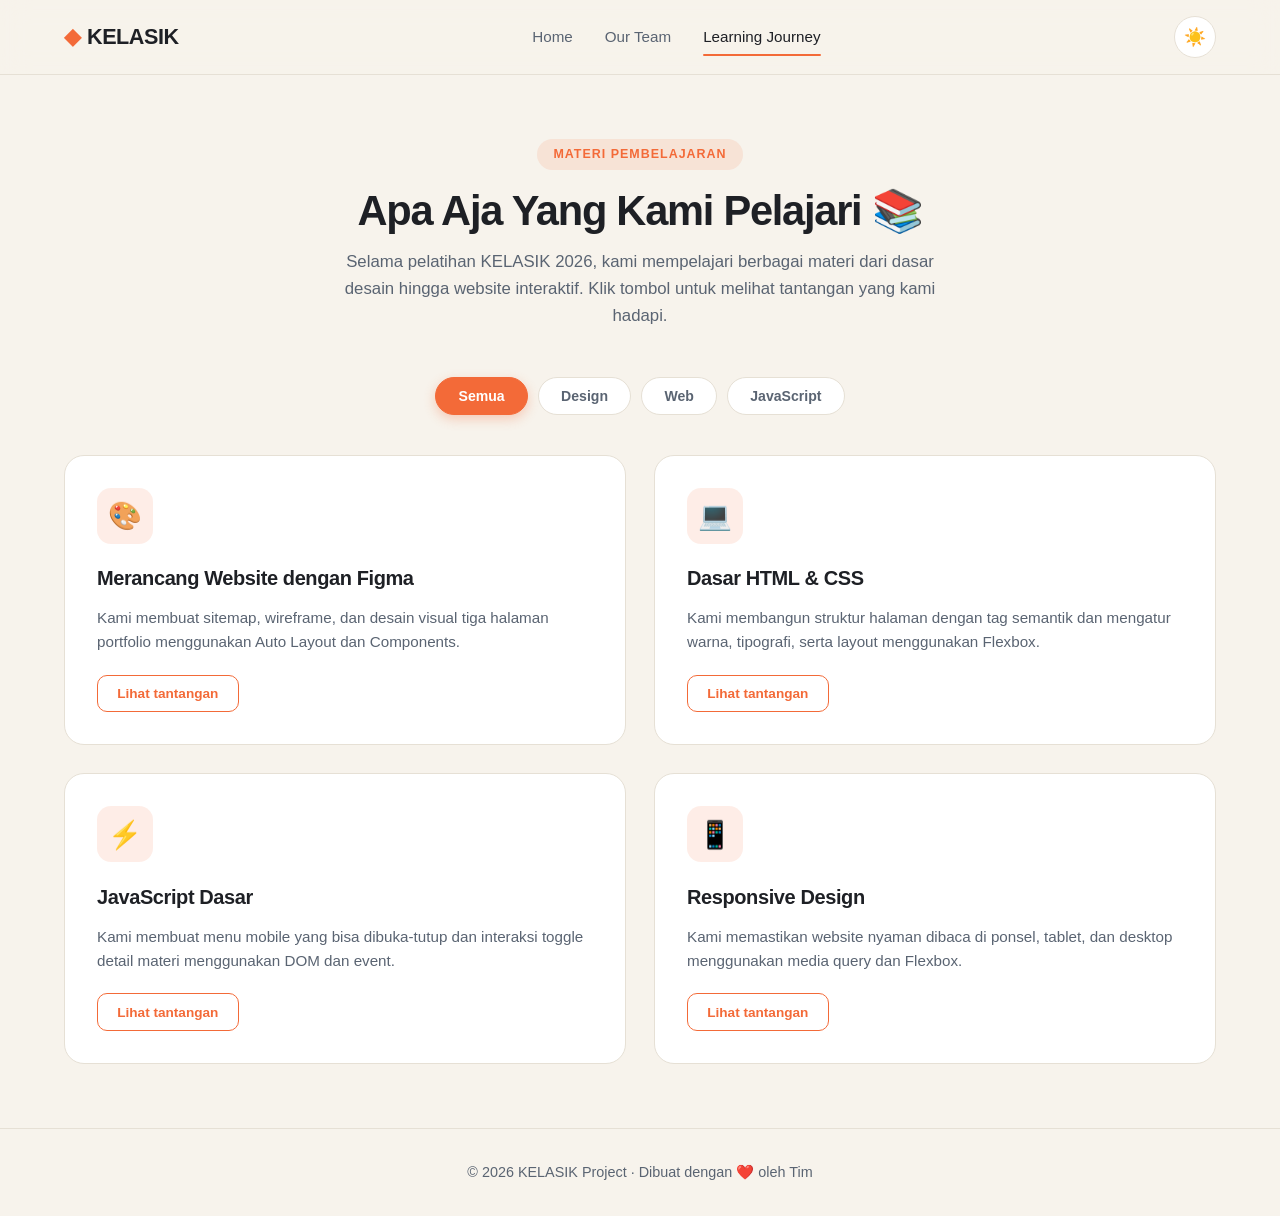
==== learning.html @ 68cfe74d "Add files via upload" ====
<!DOCTYPE html>
<html lang="id" data-theme="light">
<head>
  <meta charset="UTF-8" />
  <meta name="viewport" content="width=device-width, initial-scale=1.0" />
  <title>Learning Journey | Kelasik Project</title>
  <link rel="stylesheet" href="css/style.css" />
  <link rel="stylesheet" href="css/learning.css" />
</head>
<body>

  <!-- ===================== NAVBAR ===================== -->
  <header class="site-header">
    <nav class="navbar" aria-label="Navigasi utama">
      <a class="brand" href="index.html">
        <span class="brand-dot">◆</span> KELASIK
      </a>

      <button class="menu-toggle" type="button" aria-expanded="false" aria-controls="navLinks">
        Menu
      </button>

      <div class="nav-links" id="navLinks">
        <a href="index.html">Home</a>
        <a href="team.html">Our Team</a>
        <a href="learning.html" class="active">Learning Journey</a>
      </div>

      <button id="themeToggle" class="theme-btn" aria-label="Ganti tema">
        <span class="icon-sun">☀️</span>
        <span class="icon-moon">🌙</span>
      </button>
    </nav>
  </header>

  <!-- ===================== LEARNING SECTION ===================== -->
  <main class="page-content">
    <div class="section-header">
      <span class="section-tag">Materi Pembelajaran</span>
      <h1>Apa Aja Yang Kami Pelajari 📚</h1>
      <p>
        Selama pelatihan KELASIK 2026, kami mempelajari berbagai materi dari
        dasar desain hingga website interaktif. Klik tombol untuk melihat
        tantangan yang kami hadapi.
      </p>
    </div>

    <!-- FILTER TABS -->
    <div class="filter-tabs">
      <button class="filter-btn active" data-filter="all">Semua</button>
      <button class="filter-btn" data-filter="design">Design</button>
      <button class="filter-btn" data-filter="web">Web</button>
      <button class="filter-btn" data-filter="js">JavaScript</button>
    </div>

    <!-- MODULE GRID -->
    <div class="module-grid">

      <!-- MODUL 1: FIGMA -->
      <article class="learning-card" data-category="design">
        <div class="learning-icon">🎨</div>
        <h2>Merancang Website dengan Figma</h2>
        <p>
          Kami membuat sitemap, wireframe, dan desain visual tiga halaman
          portfolio menggunakan Auto Layout dan Components.
        </p>

        <button
          class="detail-toggle"
          type="button"
          aria-expanded="false"
          aria-controls="figmaDetail"
        >
          Lihat tantangan
        </button>

        <div class="learning-detail" id="figmaDetail" hidden>
          <p><strong>Tantangan:</strong> Menyamakan spacing tiap halaman.</p>
          <p><strong>Solusi:</strong> Memakai Auto Layout dan komponen.</p>
        </div>
      </article>

      <!-- MODUL 2: HTML CSS -->
      <article class="learning-card" data-category="web">
        <div class="learning-icon">💻</div>
        <h2>Dasar HTML & CSS</h2>
        <p>
          Kami membangun struktur halaman dengan tag semantik dan mengatur
          warna, tipografi, serta layout menggunakan Flexbox.
        </p>

        <button
          class="detail-toggle"
          type="button"
          aria-expanded="false"
          aria-controls="htmlcssDetail"
        >
          Lihat tantangan
        </button>

        <div class="learning-detail" id="htmlcssDetail" hidden>
          <p><strong>Tantangan:</strong> CSS tidak terbaca saat pertama kali.</p>
          <p><strong>Solusi:</strong> Memeriksa path file dan selector class.</p>
        </div>
      </article>

      <!-- MODUL 3: JAVASCRIPT -->
      <article class="learning-card" data-category="js">
        <div class="learning-icon">⚡</div>
        <h2>JavaScript Dasar</h2>
        <p>
          Kami membuat menu mobile yang bisa dibuka-tutup dan interaksi
          toggle detail materi menggunakan DOM dan event.
        </p>

        <button
          class="detail-toggle"
          type="button"
          aria-expanded="false"
          aria-controls="jsDetail"
        >
          Lihat tantangan
        </button>

        <div class="learning-detail" id="jsDetail" hidden>
          <p><strong>Tantangan:</strong> Menu tidak tertutup saat diklik lagi.</p>
          <p><strong>Solusi:</strong> Memakai classList.toggle dan aria-expanded.</p>
        </div>
      </article>

      <!-- MODUL 4: RESPONSIVE -->
      <article class="learning-card" data-category="web">
        <div class="learning-icon">📱</div>
        <h2>Responsive Design</h2>
        <p>
          Kami memastikan website nyaman dibaca di ponsel, tablet, dan
          desktop menggunakan media query dan Flexbox.
        </p>

        <button
          class="detail-toggle"
          type="button"
          aria-expanded="false"
          aria-controls="responsiveDetail"
        >
          Lihat tantangan
        </button>

        <div class="learning-detail" id="responsiveDetail" hidden>
          <p><strong>Tantangan:</strong> Kartu anggota berdesakan di HP.</p>
          <p><strong>Solusi:</strong> Grid menjadi satu kolom pada lebar ≤768px.</p>
        </div>
      </article>

    </div>
  </main>

  <!-- ===================== FOOTER ===================== -->
  <footer class="footer">
    <div class="footer-container">
      <p>© 2026 KELASIK Project · Dibuat dengan ❤️ oleh Tim</p>
    </div>
  </footer>

  <script src="js/main.js" defer></script>
  <script src="js/learning.js" defer></script>
</body>
</html>
---- css/style.css ----
/* ===================== VARIABEL & RESET ===================== */
:root {
  --bg: #f7f3ec;
  --bg-soft: #ffffff;
  --text: #1e2025;
  --text-soft: #5a6472;
  --primary: #f36a38;
  --primary-soft: #ff8a5c;
  --accent: #6366f1;
  --border: #e6e0d5;
  --card-shadow: 0 4px 24px rgba(30, 32, 37, 0.08);
  --nav-bg: rgba(247, 243, 236, 0.85);
}

[data-theme="dark"] {
  --bg: #0f1115;
  --bg-soft: #181b22;
  --text: #f1f3f7;
  --text-soft: #9aa3b2;
  --primary: #ff8a5c;
  --primary-soft: #ffa47e;
  --accent: #818cf8;
  --border: #262b36;
  --card-shadow: 0 4px 24px rgba(0, 0, 0, 0.5);
  --nav-bg: rgba(15, 17, 21, 0.85);
}

* {
  margin: 0;
  padding: 0;
  box-sizing: border-box;
}

html {
  scroll-behavior: smooth;
}

body {
  font-family: 'Inter', -apple-system, BlinkMacSystemFont, 'Segoe UI', Arial, sans-serif;
  background: var(--bg);
  color: var(--text);
  line-height: 1.6;
  transition: background 0.3s ease, color 0.3s ease;
}

a {
  text-decoration: none;
  color: inherit;
}

img {
  max-width: 100%;
  height: auto;
  display: block;
}

/* ===================== NAVBAR ===================== */
.site-header {
  position: sticky;
  top: 0;
  z-index: 100;
  background: var(--nav-bg);
  backdrop-filter: blur(14px);
  -webkit-backdrop-filter: blur(14px);
  border-bottom: 1px solid var(--border);
}

.navbar {
  max-width: 1200px;
  margin: 0 auto;
  padding: 1rem 1.5rem;
  display: flex;
  align-items: center;
  justify-content: space-between;
  gap: 1.5rem;
  flex-wrap: wrap;
}

.brand {
  font-size: 1.35rem;
  font-weight: 800;
  letter-spacing: -0.02em;
  display: flex;
  align-items: center;
  gap: 0.4rem;
}

.brand-dot {
  color: var(--primary);
}

.nav-links {
  display: flex;
  gap: 2rem;
  align-items: center;
}

.nav-links a {
  font-weight: 500;
  color: var(--text-soft);
  font-size: 0.95rem;
  transition: color 0.2s;
  position: relative;
  padding: 0.2rem 0;
}

.nav-links a:hover,
.nav-links a.active {
  color: var(--text);
}

.nav-links a.active::after {
  content: '';
  position: absolute;
  bottom: -4px;
  left: 0;
  width: 100%;
  height: 2px;
  background: var(--primary);
  border-radius: 2px;
}

/* Tombol menu mobile */
.menu-toggle {
  display: none;
  padding: 10px 14px;
  border: 1px solid var(--border);
  background: transparent;
  color: var(--text);
  border-radius: 8px;
  cursor: pointer;
  font-weight: 600;
  font-size: 0.9rem;
}

/* Tombol tema */
.theme-btn {
  background: var(--bg-soft);
  border: 1px solid var(--border);
  border-radius: 999px;
  width: 42px;
  height: 42px;
  cursor: pointer;
  display: flex;
  align-items: center;
  justify-content: center;
  font-size: 1.1rem;
  transition: transform 0.2s, background 0.2s;
}

.theme-btn:hover {
  transform: scale(1.08);
}

[data-theme="light"] .icon-moon {
  display: none;
}

[data-theme="dark"] .icon-sun {
  display: none;
}

/* ===================== TOMBOL ===================== */
.button {
  display: inline-block;
  padding: 0.85rem 1.6rem;
  border-radius: 10px;
  font-weight: 600;
  font-size: 0.95rem;
  cursor: pointer;
  transition: all 0.25s ease;
  border: none;
  background: var(--primary);
  color: #fff;
  box-shadow: 0 4px 16px rgba(243, 106, 56, 0.3);
}

.button:hover {
  background: var(--primary-soft);
  transform: translateY(-2px);
  box-shadow: 0 8px 24px rgba(243, 106, 56, 0.4);
}

.button-outline {
  background: transparent;
  color: var(--text);
  border: 1px solid var(--border);
  box-shadow: none;
}

.button-outline:hover {
  border-color: var(--primary);
  color: var(--primary);
  background: transparent;
}

/* ===================== SECTION HEADER ===================== */
.section-header {
  text-align: center;
  max-width: 640px;
  margin: 0 auto 3rem;
}

.section-tag {
  display: inline-block;
  font-size: 0.78rem;
  font-weight: 700;
  letter-spacing: 0.08em;
  text-transform: uppercase;
  color: var(--primary);
  background: rgba(243, 106, 56, 0.12);
  padding: 0.35rem 1rem;
  border-radius: 999px;
  margin-bottom: 1rem;
}

.section-header h1,
.section-header h2 {
  font-size: clamp(1.8rem, 4vw, 2.6rem);
  font-weight: 800;
  letter-spacing: -0.03em;
  line-height: 1.2;
  margin-bottom: 0.8rem;
}

.section-header p {
  color: var(--text-soft);
  font-size: 1.05rem;
}

/* ===================== HERO ===================== */
.hero {
  max-width: 1200px;
  margin: 0 auto;
  padding: 4rem 1.5rem 3rem;
  display: flex;
  align-items: center;
  gap: 3rem;
}

.hero-text {
  flex: 1.1;
}

.badge {
  display: inline-block;
  background: rgba(243, 106, 56, 0.12);
  color: var(--primary);
  padding: 0.4rem 1rem;
  border-radius: 999px;
  font-size: 0.85rem;
  font-weight: 700;
  margin-bottom: 1.2rem;
}

.hero-title {
  font-size: clamp(2.2rem, 5vw, 3.5rem);
  font-weight: 800;
  letter-spacing: -0.04em;
  line-height: 1.15;
  margin-bottom: 1.2rem;
}

.gradient-text {
  background: linear-gradient(135deg, var(--primary), var(--accent));
  -webkit-background-clip: text;
  -webkit-text-fill-color: transparent;
  background-clip: text;
}

.hero-desc {
  color: var(--text-soft);
  font-size: 1.05rem;
  margin-bottom: 2rem;
  max-width: 520px;
}

.hero-buttons {
  display: flex;
  gap: 1rem;
  flex-wrap: wrap;
}

.hero-visual {
  position: relative;
  flex: 1;
  min-height: 360px;
}

.hero-blob {
  position: absolute;
  inset: 0;
  background: linear-gradient(135deg, var(--primary), var(--accent));
  border-radius: 40% 60% 55% 45% / 50% 45% 55% 50%;
  opacity: 0.15;
  animation: blobMorph 8s ease-in-out infinite;
}

@keyframes blobMorph {
  0%, 100% { border-radius: 40% 60% 55% 45% / 50% 45% 55% 50%; }
  50% { border-radius: 55% 45% 40% 60% / 45% 60% 40% 55%; }
}

.floating-card {
  position: absolute;
  background: var(--bg-soft);
  border: 1px solid var(--border);
  border-radius: 16px;
  padding: 0.9rem 1.1rem;
  display: flex;
  align-items: center;
  gap: 0.75rem;
  box-shadow: var(--card-shadow);
  animation: float 4s ease-in-out infinite;
  z-index: 2;
}

.floating-card strong {
  font-size: 0.9rem;
  display: block;
}

.floating-card p {
  font-size: 0.75rem;
  color: var(--text-soft);
  margin: 0;
}

.card-icon {
  font-size: 1.5rem;
}

.card-1 {
  top: 10%;
  left: 0;
  animation-delay: 0s;
}

.card-2 {
  top: 45%;
  right: 0;
  animation-delay: 1.5s;
}

.card-3 {
  bottom: 8%;
  left: 10%;
  animation-delay: 3s;
}

@keyframes float {
  0%, 100% { transform: translateY(0); }
  50% { transform: translateY(-14px); }
}

/* ===================== STATS ===================== */
.stats {
  background: var(--bg-soft);
  border-top: 1px solid var(--border);
  border-bottom: 1px solid var(--border);
  padding: 2.5rem 1.5rem;
}

.stats-container {
  max-width: 1200px;
  margin: 0 auto;
  display: grid;
  grid-template-columns: repeat(4, 1fr);
  gap: 1.5rem;
  text-align: center;
}

.stat-number {
  font-size: clamp(1.8rem, 4vw, 2.6rem);
  font-weight: 800;
  background: linear-gradient(135deg, var(--primary), var(--accent));
  -webkit-background-clip: text;
  -webkit-text-fill-color: transparent;
  background-clip: text;
}

.stat-item p {
  color: var(--text-soft);
  font-size: 0.9rem;
  margin-top: 0.3rem;
}

/* ===================== ABOUT ===================== */
.about {
  max-width: 1200px;
  margin: 0 auto;
  padding: 5rem 1.5rem;
}

.feature-grid {
  display: grid;
  grid-template-columns: repeat(auto-fit, minmax(220px, 1fr));
  gap: 1.5rem;
}

.feature-card {
  background: var(--bg-soft);
  border: 1px solid var(--border);
  border-radius: 20px;
  padding: 2rem 1.5rem;
  transition: transform 0.25s, box-shadow 0.25s, border-color 0.25s;
}

.feature-card:hover {
  transform: translateY(-6px);
  box-shadow: var(--card-shadow);
  border-color: var(--primary);
}

.feature-icon {
  font-size: 2rem;
  margin-bottom: 1rem;
}

.feature-card h3 {
  font-size: 1.1rem;
  margin-bottom: 0.5rem;
}

.feature-card p {
  color: var(--text-soft);
  font-size: 0.9rem;
}

/* ===================== CTA ===================== */
.cta {
  max-width: 1200px;
  margin: 0 auto 4rem;
  padding: 0 1.5rem;
}

.cta-container {
  background: linear-gradient(135deg, var(--primary), var(--accent));
  color: #fff;
  border-radius: 24px;
  padding: 3.5rem 2rem;
  text-align: center;
}

.cta-container h2 {
  font-size: clamp(1.6rem, 3vw, 2.2rem);
    font-weight: 800;
  margin-bottom: 0.8rem;
}

.cta-container p {
  opacity: 0.9;
  margin-bottom: 1.5rem;
}

.cta-container .button {
  background: #fff;
  color: var(--primary);
  box-shadow: 0 4px 16px rgba(0, 0, 0, 0.15);
}

.cta-container .button:hover {
  background: #fff;
  transform: translateY(-2px);
}

/* ===================== PAGE CONTENT ===================== */
.page-content {
  max-width: 1200px;
  margin: 0 auto;
  padding: 4rem 1.5rem;
}

/* ===================== FOOTER ===================== */
.footer {
  border-top: 1px solid var(--border);
  padding: 2rem 1.5rem;
  text-align: center;
}

.footer-container p {
  color: var(--text-soft);
  font-size: 0.9rem;
}

/* ===================== RESPONSIVE GLOBAL ===================== */
@media (max-width: 900px) {
  .hero {
    flex-direction: column;
    padding: 3rem 1.5rem 2rem;
    gap: 2rem;
  }

  .hero-visual {
    width: 100%;
    min-height: 280px;
  }

  .hero-desc {
    max-width: 100%;
  }

  .stats-container {
    grid-template-columns: repeat(2, 1fr);
  }
}

@media (max-width: 768px) {
  .menu-toggle {
    display: inline-block;
    order: 3;
  }

  .theme-btn {
    order: 2;
  }

  .nav-links {
    display: none;
    width: 100%;
    flex-direction: column;
    gap: 0.75rem;
    padding: 1rem 0;
    order: 4;
    border-top: 1px solid var(--border);
    margin-top: 0.5rem;
  }

  .nav-links.is-open {
    display: flex;
  }

  .nav-links a.active::after {
    display: none;
  }

  .nav-links a.active {
    color: var(--primary);
    font-weight: 700;
  }

  .hero-title {
    font-size: 2.2rem;
  }

  .about {
    padding: 3rem 1.5rem;
  }

  .page-content {
    padding: 2.5rem 1.5rem;
  }

  .cta-container {
    padding: 2.5rem 1.5rem;
  }
}

@media (max-width: 480px) {
  .stats-container {
    grid-template-columns: 1fr;
  }

  .hero-buttons {
    flex-direction: column;
    width: 100%;
  }

  .hero-buttons .button {
    text-align: center;
    width: 100%;
  }
}
---- css/learning.css ----
/* ===================== LEARNING PAGE ===================== */
.filter-tabs {
  display: flex;
  flex-wrap: wrap;
  gap: 0.6rem;
  justify-content: center;
  margin-bottom: 2.5rem;
}

.filter-btn {
  padding: 0.6rem 1.4rem;
  border-radius: 999px;
  border: 1px solid var(--border);
  background: var(--bg-soft);
  color: var(--text-soft);
  font-weight: 600;
  font-size: 0.88rem;
  cursor: pointer;
  transition: all 0.25s ease;
}

.filter-btn:hover {
  color: var(--text);
  border-color: var(--primary);
}

.filter-btn.active {
  background: var(--primary);
  color: #fff;
  border-color: var(--primary);
  box-shadow: 0 4px 12px rgba(243, 106, 56, 0.3);
}

/* Grid kartu materi */
.module-grid {
  display: grid;
  grid-template-columns: repeat(2, 1fr);
  gap: 1.75rem;
}

/* Kartu materi */
.learning-card {
  background: var(--bg-soft);
  border: 1px solid var(--border);
  border-radius: 20px;
  padding: 2rem;
  display: flex;
  flex-direction: column;
  gap: 0.75rem;
  transition: transform 0.3s ease, box-shadow 0.3s ease, border-color 0.3s ease;
  position: relative;
  overflow: hidden;
}

.learning-card::before {
  content: '';
  position: absolute;
  top: 0;
  left: 0;
  width: 100%;
  height: 4px;
  background: linear-gradient(90deg, var(--primary), var(--accent));
  transform: scaleX(0);
  transform-origin: left;
  transition: transform 0.4s ease;
}

.learning-card:hover {
  transform: translateY(-6px);
  box-shadow: var(--card-shadow);
  border-color: var(--primary);
}

.learning-card:hover::before {
  transform: scaleX(1);
}

.learning-icon {
  width: 56px;
  height: 56px;
  border-radius: 14px;
  background: rgba(243, 106, 56, 0.12);
  display: flex;
  align-items: center;
  justify-content: center;
  font-size: 1.7rem;
  margin-bottom: 0.4rem;
}

.learning-card h2 {
  font-size: 1.25rem;
  font-weight: 700;
  letter-spacing: -0.02em;
}

.learning-card > p {
  color: var(--text-soft);
  font-size: 0.95rem;
  line-height: 1.6;
}

/* Tombol toggle detail */
.detail-toggle {
  align-self: flex-start;
  padding: 0.65rem 1.2rem;
  border: 1px solid var(--primary);
  border-radius: 10px;
  background: transparent;
  color: var(--primary);
  font-weight: 600;
  font-size: 0.85rem;
  cursor: pointer;
  transition: all 0.25s ease;
  margin-top: 0.5rem;
}

.detail-toggle:hover {
  background: var(--primary);
  color: #fff;
}

/* Detail yang bisa dibuka-tutup */
.learning-detail {
  margin-top: 0.5rem;
  padding: 1rem 1.1rem;
  border-radius: 12px;
  background: rgba(243, 106, 56, 0.06);
  border-left: 3px solid var(--primary);
  animation: fadeIn 0.3s ease;
}

.learning-detail[hidden] {
  display: none;
}

.learning-detail p {
  font-size: 0.88rem;
  color: var(--text-soft);
  line-height: 1.6;
  margin-bottom: 0.4rem;
}

.learning-detail p:last-child {
  margin-bottom: 0;
}

.learning-detail strong {
  color: var(--text);
  font-weight: 700;
}

@keyframes fadeIn {
  from {
    opacity: 0;
    transform: translateY(-6px);
  }
  to {
    opacity: 1;
    transform: translateY(0);
  }
}

/* Card disembunyikan saat filter */
.learning-card.hide {
  display: none;
}

/* ===================== RESPONSIVE LEARNING ===================== */
@media (max-width: 900px) {
  .module-grid {
    grid-template-columns: 1fr;
  }
}

@media (max-width: 480px) {
  .learning-card {
    padding: 1.5rem;
  }

  .learning-icon {
    width: 48px;
    height: 48px;
    font-size: 1.4rem;
  }
}
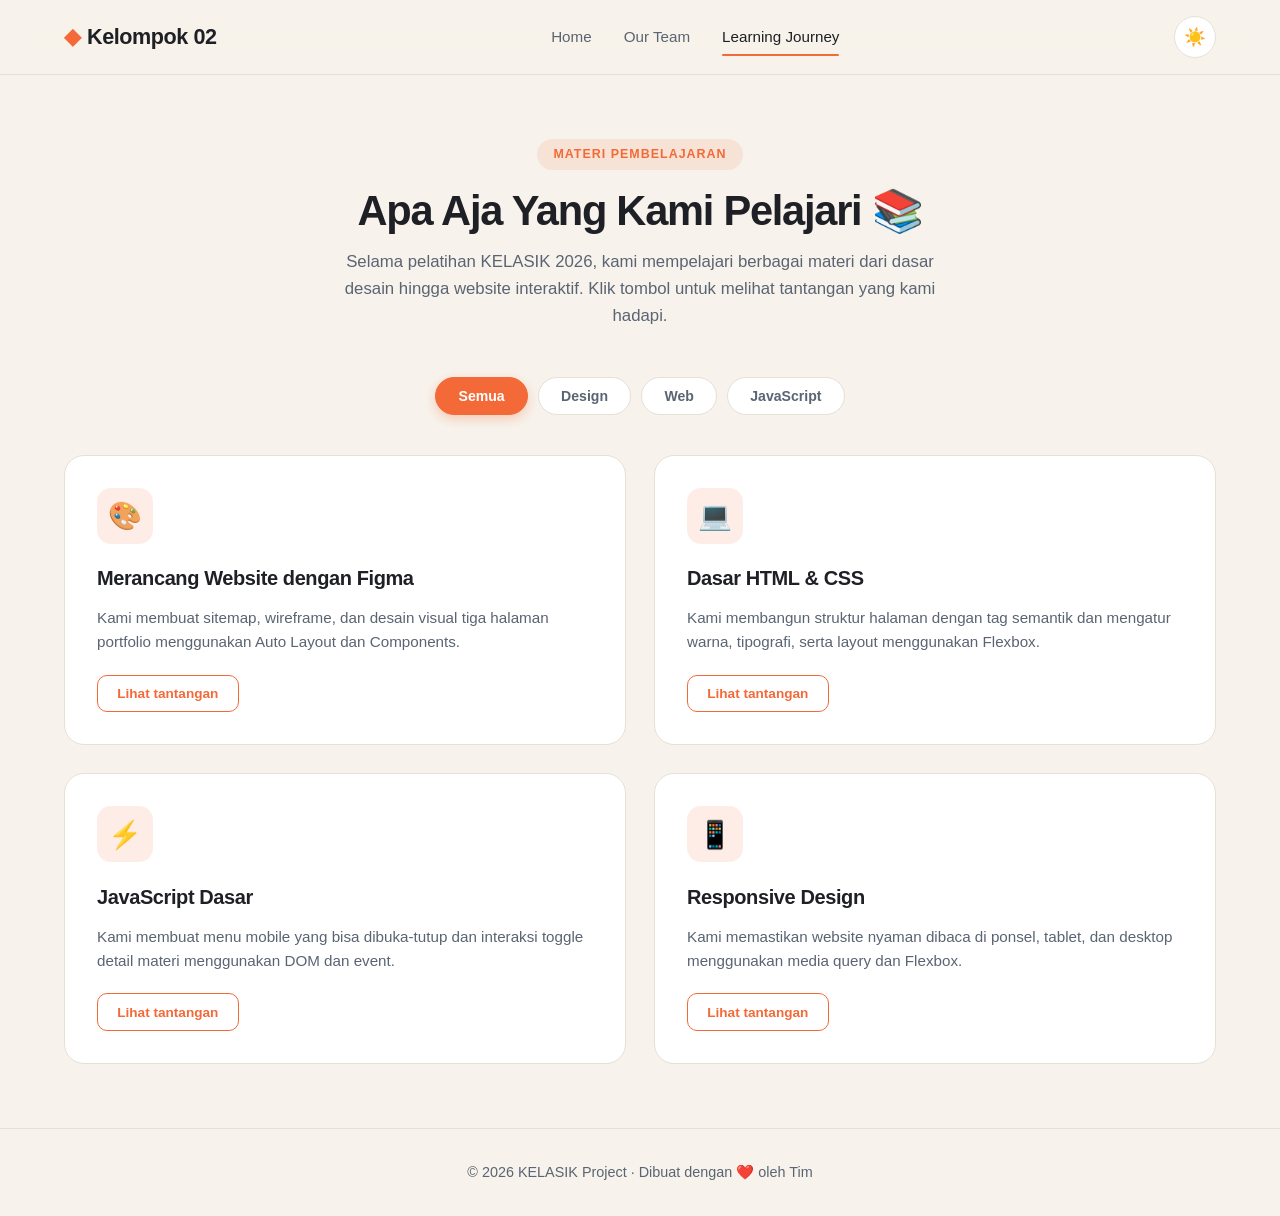
==== commit 1730885a: "Update learning.html" ====
--- a/learning.html
+++ b/learning.html
@@ -13,7 +13,7 @@
   <header class="site-header">
     <nav class="navbar" aria-label="Navigasi utama">
       <a class="brand" href="index.html">
-        <span class="brand-dot">◆</span> KELASIK
+        <span class="brand-dot">◆</span> Kelompok 02
       </a>
 
       <button class="menu-toggle" type="button" aria-expanded="false" aria-controls="navLinks">
@@ -165,4 +165,4 @@
   <script src="js/main.js" defer></script>
   <script src="js/learning.js" defer></script>
 </body>
-</html>+</html>
